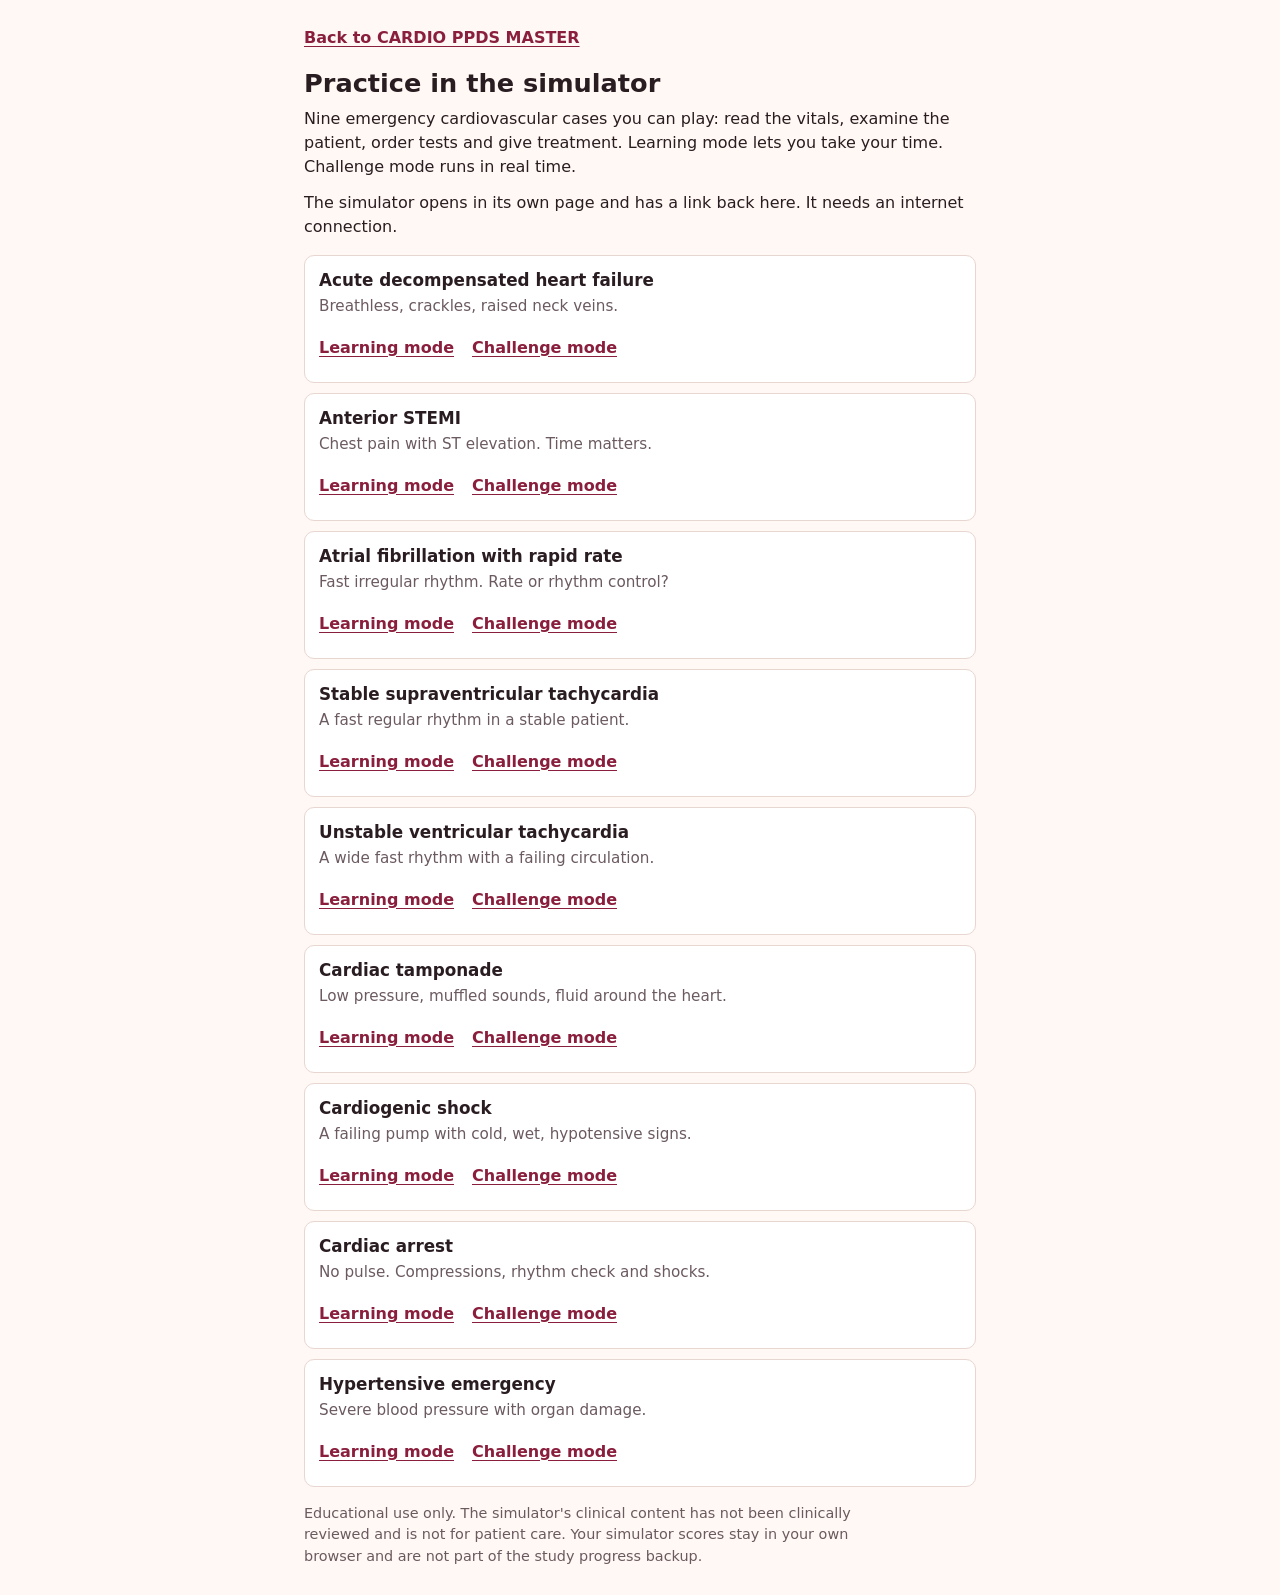
==== simulator.html @ 83095aaa "Add a Practice in the simulator page simulator.html links to nine cases in the Cardiovascular Simula" ====
<!doctype html>
<html lang="en">
<head>
  <meta charset="utf-8">
  <meta name="viewport" content="width=device-width, initial-scale=1">
  <title>Practice in the simulator - CARDIO PPDS MASTER</title>
  <meta name="description" content="Nine cardiovascular emergency cases to practise in the Cardiovascular Simulator (educational use).">
  <meta name="color-scheme" content="light dark">
  <link rel="icon" type="image/png" sizes="192x192" href="./icon-192.png">
  <style>
    :root { --bg: #fff8f4; --ink: #2a1d21; --muted: #6b5a5f; --line: #e8d6d0; --card: #ffffff; --link: #8a1f3d; }
    @media (prefers-color-scheme: dark) { :root { --bg: #191214; --ink: #f4e8ea; --muted: #b9a5aa; --line: #3a2a2f; --card: #231a1d; --link: #ff9bb3; } }
    * { box-sizing: border-box; }
    body { margin: 0; background: var(--bg); color: var(--ink); font: 16px/1.5 system-ui, sans-serif; }
    main { max-width: 44rem; margin: 0 auto; padding: 16px; }
    a { color: var(--link); text-underline-offset: 3px; }
    a:focus-visible { outline: 3px solid var(--link); outline-offset: 2px; }
    .back { display: inline-block; padding: 10px 0; font-weight: 600; }
    h1 { font-size: 1.6rem; line-height: 1.2; margin: 8px 0 8px; }
    p { margin: 0 0 12px; max-width: 65ch; }
    ul { list-style: none; margin: 16px 0; padding: 0; display: grid; gap: 10px; }
    li { background: var(--card); border: 1px solid var(--line); border-radius: 10px; padding: 12px 14px; }
    li h2 { font-size: 1.05rem; margin: 0 0 2px; }
    li p { color: var(--muted); font-size: .95rem; margin: 0 0 8px; }
    .modes { display: flex; flex-wrap: wrap; gap: 8px 18px; }
    .modes a { display: inline-block; padding: 10px 0; min-height: 44px; font-weight: 600; }
    .note { color: var(--muted); font-size: .9rem; }
  </style>
</head>
<body>
<main>
  <a class="back" href="./">Back to CARDIO PPDS MASTER</a>
  <h1>Practice in the simulator</h1>
  <p>Nine emergency cardiovascular cases you can play: read the vitals, examine the patient, order tests and give treatment. Learning mode lets you take your time. Challenge mode runs in real time.</p>
  <p>The simulator opens in its own page and has a link back here. It needs an internet connection.</p>
  <ul id="cases"></ul>
  <p class="note">Educational use only. The simulator's clinical content has not been clinically reviewed and is not for patient care. Your simulator scores stay in your own browser and are not part of the study progress backup.</p>
</main>
<script>
  (function () {
    var SIM = "https://mosugi98.github.io/cardiovascular-simulator-app/";
    var BACK = "?return=" + encodeURIComponent("/cv-mastery/simulator.html") + "&returnLabel=" + encodeURIComponent("CARDIO PPDS MASTER");
    var CASES = [
      ["adhf", "Acute decompensated heart failure", "Breathless, crackles, raised neck veins."],
      ["stemi-anterior", "Anterior STEMI", "Chest pain with ST elevation. Time matters."],
      ["afib-rvr", "Atrial fibrillation with rapid rate", "Fast irregular rhythm. Rate or rhythm control?"],
      ["svt-stable", "Stable supraventricular tachycardia", "A fast regular rhythm in a stable patient."],
      ["vt-unstable", "Unstable ventricular tachycardia", "A wide fast rhythm with a failing circulation."],
      ["cardiac-tamponade", "Cardiac tamponade", "Low pressure, muffled sounds, fluid around the heart."],
      ["cardiogenic-shock", "Cardiogenic shock", "A failing pump with cold, wet, hypotensive signs."],
      ["cardiac-arrest", "Cardiac arrest", "No pulse. Compressions, rhythm check and shocks."],
      ["hypertensive-emergency", "Hypertensive emergency", "Severe blood pressure with organ damage."]
    ];
    var list = document.getElementById("cases");
    CASES.forEach(function (c) {
      var li = document.createElement("li");
      var h = document.createElement("h2"); h.textContent = c[1];
      var p = document.createElement("p"); p.textContent = c[2];
      var m = document.createElement("div"); m.className = "modes";
      [["learning", "Learning mode"], ["challenge", "Challenge mode"]].forEach(function (mode) {
        var a = document.createElement("a");
        a.href = SIM + BACK + "#/play/" + c[0] + "/" + mode[0];
        a.textContent = mode[1];
        a.setAttribute("aria-label", mode[1] + ": " + c[1]);
        m.appendChild(a);
      });
      li.appendChild(h); li.appendChild(p); li.appendChild(m); list.appendChild(li);
    });
  })();
</script>
<noscript><p>Open the <a href="https://mosugi98.github.io/cardiovascular-simulator-app/">simulator</a> to choose a case.</p></noscript>
</body>
</html>
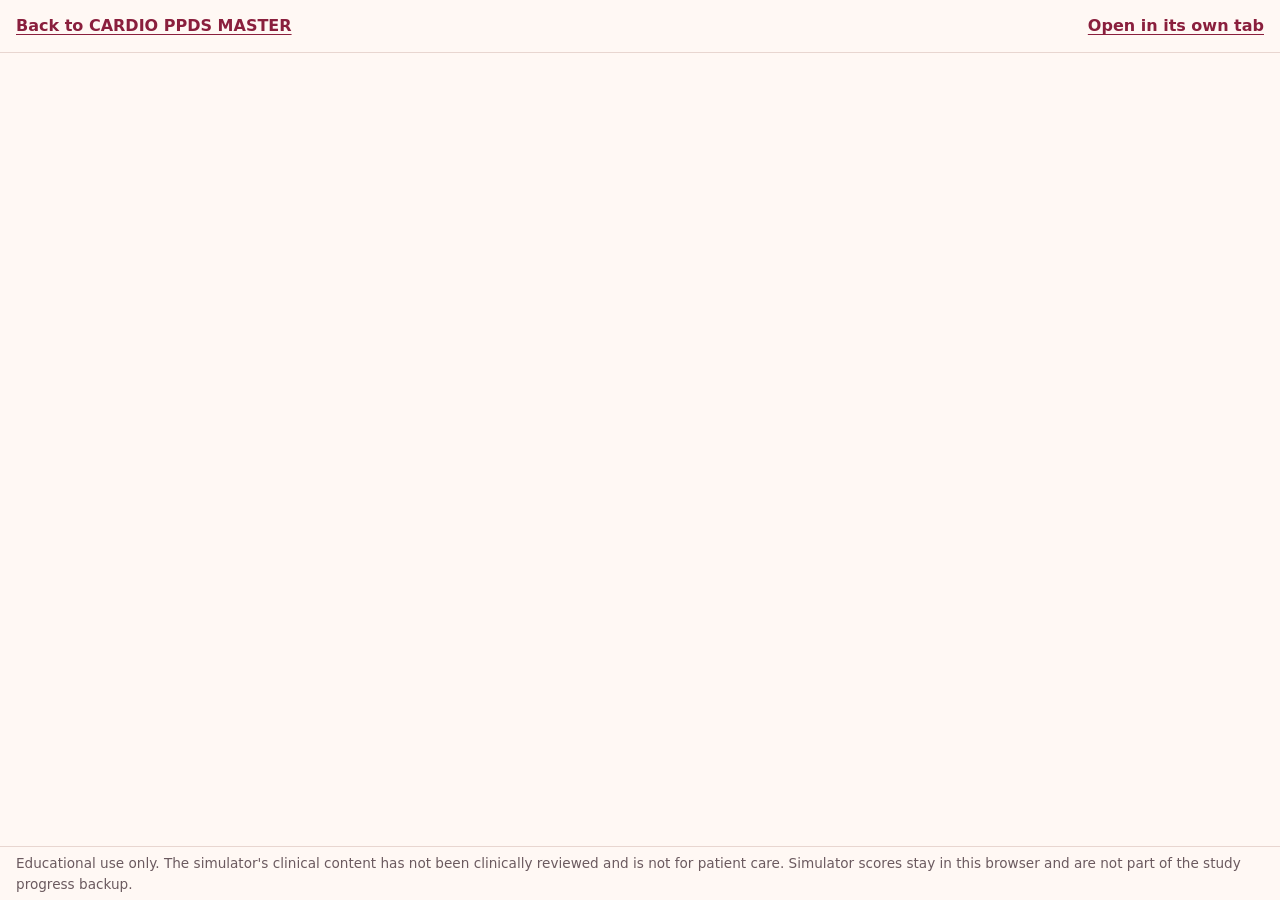
==== commit 00bc3e95: "Add a Patient simulator card to the home screen The card sits after ECG animations and opens simulat" ====
--- a/simulator.html
+++ b/simulator.html
@@ -3,71 +3,42 @@
 <head>
   <meta charset="utf-8">
   <meta name="viewport" content="width=device-width, initial-scale=1">
-  <title>Practice in the simulator - CARDIO PPDS MASTER</title>
-  <meta name="description" content="Nine cardiovascular emergency cases to practise in the Cardiovascular Simulator (educational use).">
+  <title>Patient simulator - CARDIO PPDS MASTER</title>
+  <meta name="description" content="Cardiovascular emergency cases to examine, test and treat (educational use).">
   <meta name="color-scheme" content="light dark">
   <link rel="icon" type="image/png" sizes="192x192" href="./icon-192.png">
   <style>
-    :root { --bg: #fff8f4; --ink: #2a1d21; --muted: #6b5a5f; --line: #e8d6d0; --card: #ffffff; --link: #8a1f3d; }
-    @media (prefers-color-scheme: dark) { :root { --bg: #191214; --ink: #f4e8ea; --muted: #b9a5aa; --line: #3a2a2f; --card: #231a1d; --link: #ff9bb3; } }
+    :root { --bg: #fff8f4; --ink: #2a1d21; --muted: #6b5a5f; --line: #e8d6d0; --link: #8a1f3d; }
+    @media (prefers-color-scheme: dark) { :root { --bg: #191214; --ink: #f4e8ea; --muted: #b9a5aa; --line: #3a2a2f; --link: #ff9bb3; } }
     * { box-sizing: border-box; }
-    body { margin: 0; background: var(--bg); color: var(--ink); font: 16px/1.5 system-ui, sans-serif; }
-    main { max-width: 44rem; margin: 0 auto; padding: 16px; }
-    a { color: var(--link); text-underline-offset: 3px; }
+    html, body { height: 100%; }
+    body { margin: 0; background: var(--bg); color: var(--ink); font: 16px/1.5 system-ui, sans-serif; display: flex; flex-direction: column; }
+    header { flex: none; display: flex; flex-wrap: wrap; align-items: center; justify-content: space-between; gap: 0 16px; padding: 4px 16px; border-bottom: 1px solid var(--line); }
+    a { color: var(--link); font-weight: 600; text-underline-offset: 3px; display: inline-block; padding: 10px 0; min-height: 44px; }
     a:focus-visible { outline: 3px solid var(--link); outline-offset: 2px; }
-    .back { display: inline-block; padding: 10px 0; font-weight: 600; }
-    h1 { font-size: 1.6rem; line-height: 1.2; margin: 8px 0 8px; }
-    p { margin: 0 0 12px; max-width: 65ch; }
-    ul { list-style: none; margin: 16px 0; padding: 0; display: grid; gap: 10px; }
-    li { background: var(--card); border: 1px solid var(--line); border-radius: 10px; padding: 12px 14px; }
-    li h2 { font-size: 1.05rem; margin: 0 0 2px; }
-    li p { color: var(--muted); font-size: .95rem; margin: 0 0 8px; }
-    .modes { display: flex; flex-wrap: wrap; gap: 8px 18px; }
-    .modes a { display: inline-block; padding: 10px 0; min-height: 44px; font-weight: 600; }
-    .note { color: var(--muted); font-size: .9rem; }
+    iframe { flex: 1 1 auto; width: 100%; min-height: 0; border: 0; display: block; }
+    .note { flex: none; margin: 0; padding: 6px 16px; font-size: .85rem; color: var(--muted); border-top: 1px solid var(--line); }
+    #offline { padding: 16px; max-width: 40rem; }
   </style>
 </head>
 <body>
-<main>
-  <a class="back" href="./">Back to CARDIO PPDS MASTER</a>
-  <h1>Practice in the simulator</h1>
-  <p>Nine emergency cardiovascular cases you can play: read the vitals, examine the patient, order tests and give treatment. Learning mode lets you take your time. Challenge mode runs in real time.</p>
-  <p>The simulator opens in its own page and has a link back here. It needs an internet connection.</p>
-  <ul id="cases"></ul>
-  <p class="note">Educational use only. The simulator's clinical content has not been clinically reviewed and is not for patient care. Your simulator scores stay in your own browser and are not part of the study progress backup.</p>
-</main>
-<script>
-  (function () {
-    var SIM = "https://mosugi98.github.io/cardiovascular-simulator-app/";
-    var BACK = "?return=" + encodeURIComponent("/cv-mastery/simulator.html") + "&returnLabel=" + encodeURIComponent("CARDIO PPDS MASTER");
-    var CASES = [
-      ["adhf", "Acute decompensated heart failure", "Breathless, crackles, raised neck veins."],
-      ["stemi-anterior", "Anterior STEMI", "Chest pain with ST elevation. Time matters."],
-      ["afib-rvr", "Atrial fibrillation with rapid rate", "Fast irregular rhythm. Rate or rhythm control?"],
-      ["svt-stable", "Stable supraventricular tachycardia", "A fast regular rhythm in a stable patient."],
-      ["vt-unstable", "Unstable ventricular tachycardia", "A wide fast rhythm with a failing circulation."],
-      ["cardiac-tamponade", "Cardiac tamponade", "Low pressure, muffled sounds, fluid around the heart."],
-      ["cardiogenic-shock", "Cardiogenic shock", "A failing pump with cold, wet, hypotensive signs."],
-      ["cardiac-arrest", "Cardiac arrest", "No pulse. Compressions, rhythm check and shocks."],
-      ["hypertensive-emergency", "Hypertensive emergency", "Severe blood pressure with organ damage."]
-    ];
-    var list = document.getElementById("cases");
-    CASES.forEach(function (c) {
-      var li = document.createElement("li");
-      var h = document.createElement("h2"); h.textContent = c[1];
-      var p = document.createElement("p"); p.textContent = c[2];
-      var m = document.createElement("div"); m.className = "modes";
-      [["learning", "Learning mode"], ["challenge", "Challenge mode"]].forEach(function (mode) {
-        var a = document.createElement("a");
-        a.href = SIM + BACK + "#/play/" + c[0] + "/" + mode[0];
-        a.textContent = mode[1];
-        a.setAttribute("aria-label", mode[1] + ": " + c[1]);
-        m.appendChild(a);
-      });
-      li.appendChild(h); li.appendChild(p); li.appendChild(m); list.appendChild(li);
-    });
-  })();
-</script>
-<noscript><p>Open the <a href="https://mosugi98.github.io/cardiovascular-simulator-app/">simulator</a> to choose a case.</p></noscript>
+  <header>
+    <a href="./">Back to CARDIO PPDS MASTER</a>
+    <a id="full" href="https://mosugi98.github.io/cardiovascular-simulator-app/" target="_blank" rel="noopener">Open in its own tab</a>
+  </header>
+  <div id="offline" hidden>
+    <p>The simulator needs an internet connection. The rest of CARDIO PPDS MASTER still works offline.</p>
+  </div>
+  <iframe id="sim" title="Cardiovascular patient simulator"
+    src="https://mosugi98.github.io/cardiovascular-simulator-app/"
+    sandbox="allow-scripts allow-same-origin allow-downloads allow-forms"></iframe>
+  <p class="note">Educational use only. The simulator's clinical content has not been clinically reviewed and is not for patient care. Simulator scores stay in this browser and are not part of the study progress backup.</p>
+  <script>
+    if (navigator.onLine === false) {
+      document.getElementById("sim").hidden = true;
+      document.getElementById("offline").hidden = false;
+    }
+  </script>
+  <noscript><p>Open the <a href="https://mosugi98.github.io/cardiovascular-simulator-app/">simulator</a> in its own tab.</p></noscript>
 </body>
 </html>
